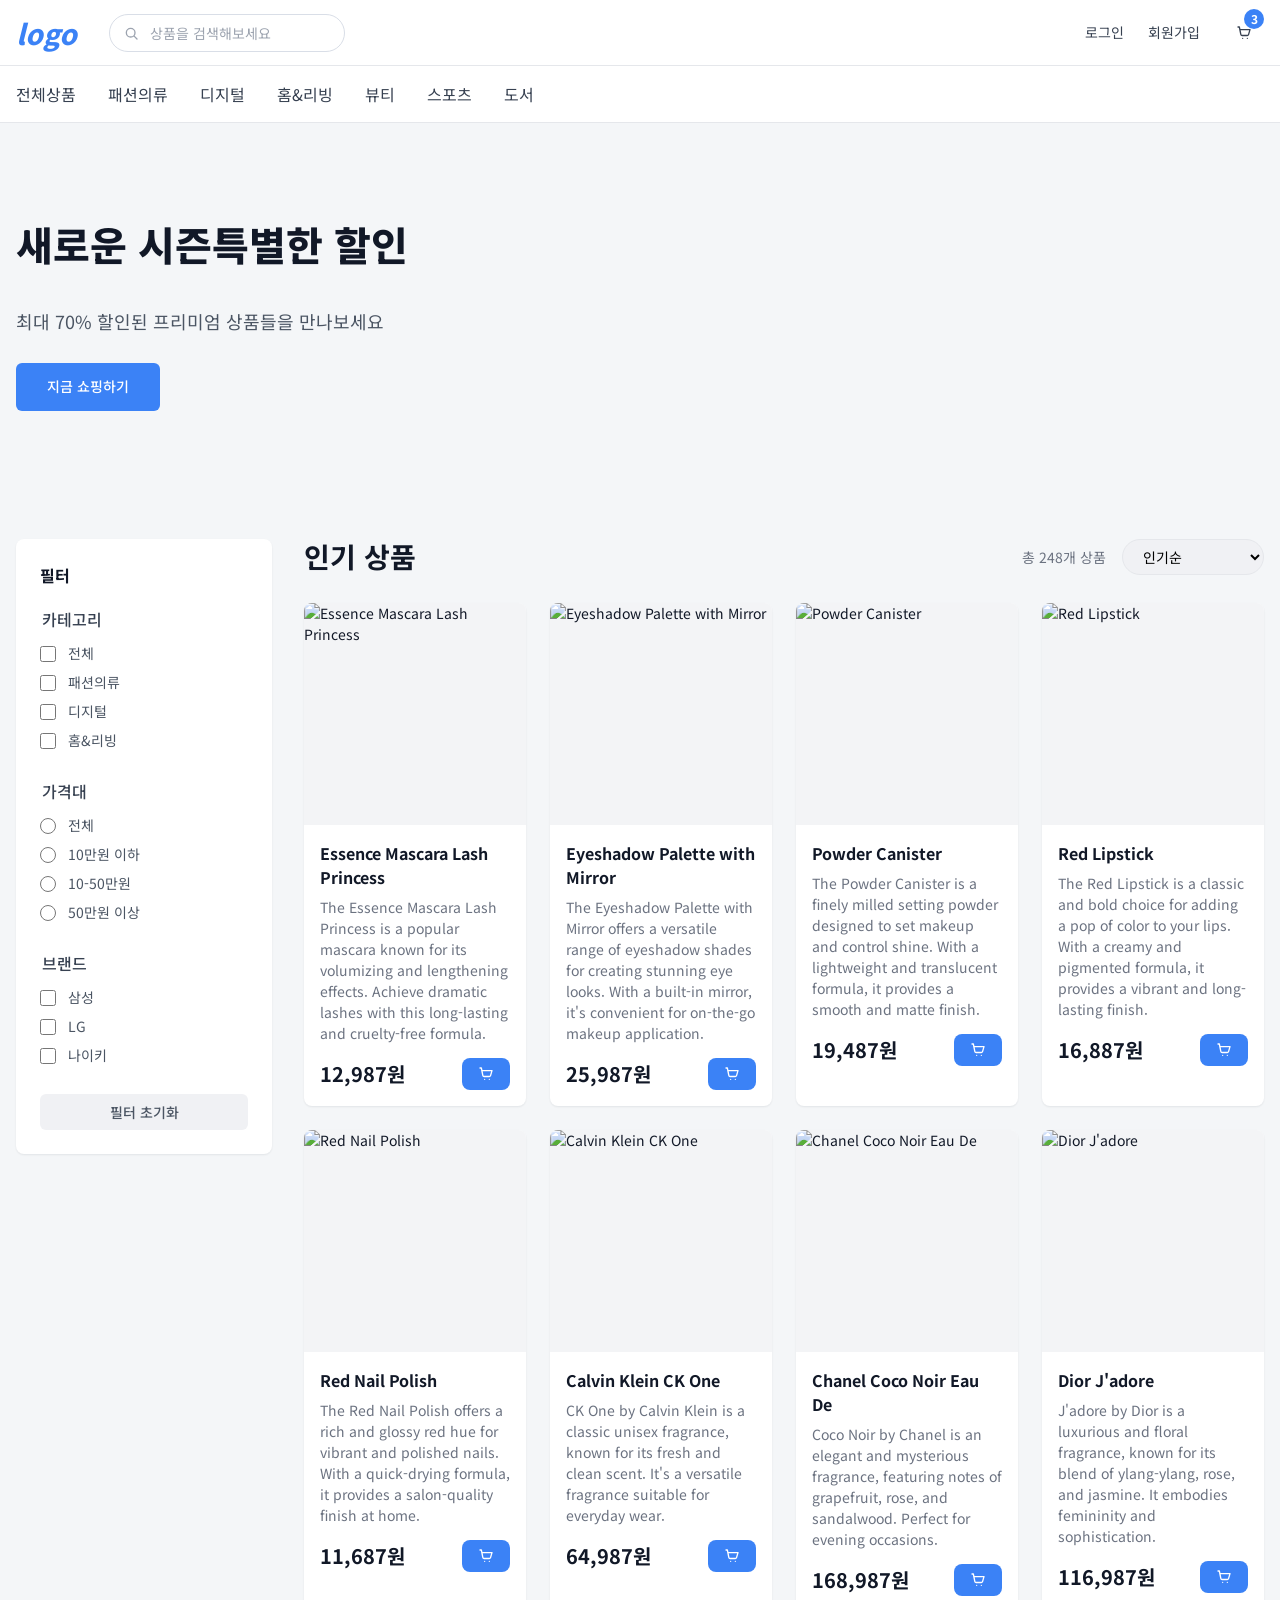
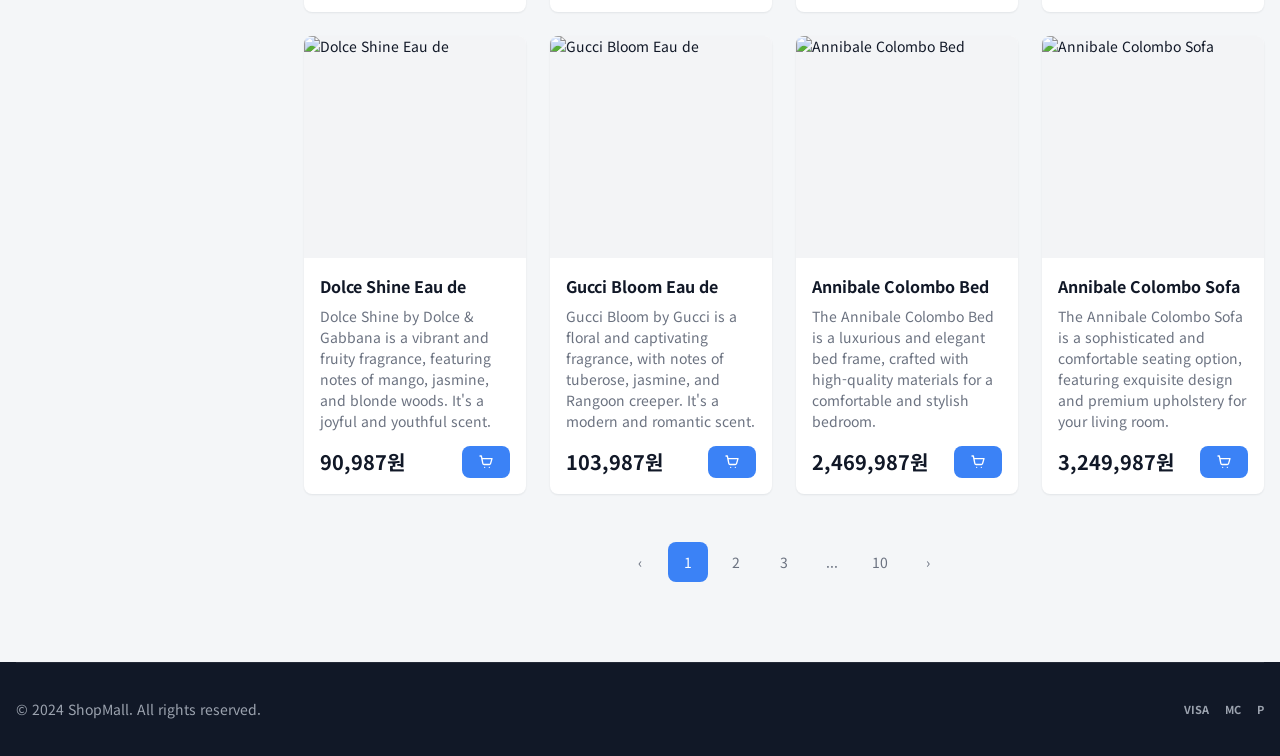
==== index.html @ af4d8626 "product-grid 추가" ====
<!doctype html>
<html lang="ko">
  <head>
    <meta charset="UTF-8" />
    <meta name="viewport" content="width=device-width, initial-scale=1.0" />
    <title>ShopMall</title>
    <link rel="preconnect" href="https://fonts.googleapis.com" />
    <link rel="preconnect" href="https://fonts.gstatic.com" crossorigin />
    <link
      href="https://fonts.googleapis.com/css2?family=Noto+Sans+KR:wght@400;500;600;700;800&display=swap"
      rel="stylesheet"
    />
    <link rel="stylesheet" href="./css/common.css" />
    <link rel="stylesheet" href="./css/index.css" />
  </head>
  <body>
    <header class="site-header">
      <div class="header-top container">
        <a href="./index.html" class="logo" aria-label="ShopMall home">logo</a>
        <form class="search-form" action="#" method="get">
          <label for="search" class="sr-only">상품 검색</label>
          <span class="search-icon" aria-hidden="true"></span>
          <input id="search" type="search" placeholder="상품을 검색해보세요" />
        </form>
        <div class="user-actions">
          <a href="#">로그인</a>
          <a href="#">회원가입</a>
          <a href="#" class="cart-button" aria-label="장바구니">
            <span class="cart-icon" aria-hidden="true"></span>
            <span class="cart-count">3</span>
          </a>
        </div>
      </div>
      <nav class="category-nav" aria-label="상품 카테고리">
        <div class="container">
          <ul>
            <li><a href="#">전체상품</a></li>
            <li><a href="#">패션의류</a></li>
            <li><a href="#">디지털</a></li>
            <li><a href="#">홈&amp;리빙</a></li>
            <li><a href="#">뷰티</a></li>
            <li><a href="#">스포츠</a></li>
            <li><a href="#">도서</a></li>
          </ul>
        </div>
      </nav>
    </header>

    <main>
      <section class="hero">
        <div class="container hero-inner">
          <h1>새로운 시즌특별한 할인</h1>
          <p>최대 70% 할인된 프리미엄 상품들을 만나보세요</p>
          <a href="#products" class="btn btn-primary">지금 쇼핑하기</a>
        </div>
      </section>

      <section class="shop-section container" id="products">
        <aside class="filter-panel" aria-label="상품 필터">
          <h2>필터</h2>
          <fieldset>
            <legend>카테고리</legend>
            <label><input type="checkbox" name="category" value="all" /> 전체</label>
            <label><input type="checkbox" name="category" value="fashion" /> 패션의류</label>
            <label><input type="checkbox" name="category" value="digital" /> 디지털</label>
            <label><input type="checkbox" name="category" value="home" /> 홈&amp;리빙</label>
          </fieldset>
          <fieldset>
            <legend>가격대</legend>
            <label><input type="radio" name="price" value="all" /> 전체</label>
            <label><input type="radio" name="price" value="low" /> 10만원 이하</label>
            <label><input type="radio" name="price" value="middle" /> 10-50만원</label>
            <label><input type="radio" name="price" value="high" /> 50만원 이상</label>
          </fieldset>
          <fieldset>
            <legend>브랜드</legend>
            <label><input type="checkbox" name="brand" value="samsung" /> 삼성</label>
            <label><input type="checkbox" name="brand" value="lg" /> LG</label>
            <label><input type="checkbox" name="brand" value="nike" /> 나이키</label>
          </fieldset>
          <button type="button" class="btn btn-muted">필터 초기화</button>
        </aside>

        <section class="products-area" aria-labelledby="products-title">
          <div class="products-header">
            <h2 id="products-title">인기 상품</h2>
            <div class="products-tools">
              <span>총 248개 상품</span>
              <label for="sort" class="sr-only">정렬</label>
              <select id="sort" name="sort">
                <option>인기순</option>
                <option>최신순</option>
                <option>낮은 가격순</option>
                <option>높은 가격순</option>
              </select>
            </div>
          </div>

          <div class="product-grid">
            <!-- <article class="product-card">
            <img src="https://images.unsplash.com/photo-1505740420928-5e560c06d30e?auto=format&fit=crop&w=500&q=80" alt="프리미엄 무선 헤드폰">
            <div class="product-info">
              <h3>프리미엄 무선 헤드폰</h3>
              <p>소니 WH-1000XM4</p>
              <div class="product-bottom">
                <strong>299,000원</strong>
                <button type="button" class="cart-add" aria-label="프리미엄 무선 헤드폰 장바구니 담기"></button>
              </div>
            </div>
          </article> -->
          </div>

          <nav class="pagination" aria-label="페이지">
            <a href="#" aria-label="이전 페이지">‹</a>
            <a href="#" class="active">1</a>
            <a href="#">2</a>
            <a href="#">3</a>
            <span>...</span>
            <a href="#">10</a>
            <a href="#" aria-label="다음 페이지">›</a>
          </nav>
        </section>
      </section>
    </main>

    <footer class="site-footer">
      <div class="footer-inner container">
        <p>© 2024 ShopMall. All rights reserved.</p>
        <ul class="payment-list" aria-label="지원 결제 수단">
          <li>visa</li>
          <li>mc</li>
          <li>p</li>
        </ul>
      </div>
    </footer>
    <script src="js/main.js"></script>
  </body>
</html>
---- css/common.css ----
:root {
  --font-base: "Noto Sans KR", system-ui, -apple-system, BlinkMacSystemFont, "Segoe UI", sans-serif;
  --color-bg: #f4f6f8;
  --color-surface: #ffffff;
  --color-text: #111827;
  --color-muted: #6b7280;
  --color-border: #e5e7eb;
  --color-form-border: #d9dee7;
  --color-link: #374151;
  --color-link-hover: #2563eb;
  --color-primary: #3b82f6;
  --color-primary-hover: #2563eb;
  --color-primary-text: #ffffff;
  --color-button-muted: #f0f1f4;
  --color-footer: #111827;
  --color-footer-text: #9ca3af;
  --shadow-card: 0 1px 2px rgba(17, 24, 39, 0.08);
  --radius-card: 8px;
  --radius-control: 12px;
  --container: 1248px;
}

* {
  box-sizing: border-box;
}

body {
  margin: 0;
  background: var(--color-bg);
  color: var(--color-text);
  font-family: var(--font-base);
  font-size: 14px;
  line-height: 1.5;
}

img {
  display: block;
  max-width: 100%;
}

a {
  color: var(--color-link);
  text-decoration: none;
}

a:hover {
  color: var(--color-link-hover);
}

button,
input,
select {
  font: inherit;
}

button {
  cursor: pointer;
}

.container {
  width: min(100% - 32px, var(--container));
  margin-inline: auto;
}

.sr-only {
  position: absolute;
  width: 1px;
  height: 1px;
  padding: 0;
  overflow: hidden;
  clip: rect(0, 0, 0, 0);
  white-space: nowrap;
  border: 0;
}

.btn {
  display: inline-flex;
  align-items: center;
  justify-content: center;
  min-height: 36px;
  padding: 0 20px;
  border: 0;
  border-radius: 6px;
  font-weight: 500;
  text-align: center;
}

.btn-primary {
  min-height: 48px;
  padding-inline: 31px;
  background: var(--color-primary);
  color: var(--color-primary-text);
}

.btn-primary:hover {
  background: var(--color-primary-hover);
  color: var(--color-primary-text);
}

.btn-muted {
  width: 100%;
  background: var(--color-button-muted);
  color: #4b5563;
}

.site-header {
  background: var(--color-surface);
  border-bottom: 1px solid var(--color-border);
}

.header-top {
  display: flex;
  align-items: center;
  gap: 32px;
  min-height: 65px;
}

.logo {
  color: var(--color-primary);
  font-size: 28px;
  font-weight: 800;
  font-style: italic;
  line-height: 1;
}

.search-form {
  position: relative;
  width: 236px;
}

.search-form input {
  width: 100%;
  height: 38px;
  padding: 0 14px 0 40px;
  border: 1px solid var(--color-form-border);
  border-radius: 19px;
  color: var(--color-text);
  outline: none;
}

.search-form input::placeholder {
  color: #9ca3af;
}

.search-form input:focus {
  border-color: var(--color-primary);
  box-shadow: 0 0 0 3px rgba(59, 130, 246, 0.16);
}

.search-icon,
.cart-icon,
.cart-add::before {
  display: inline-block;
  width: 16px;
  height: 16px;
  background: currentColor;
  content: "";
  mask: var(--icon) center / contain no-repeat;
  -webkit-mask: var(--icon) center / contain no-repeat;
}

.search-icon {
  --icon: url("data:image/svg+xml,%3Csvg xmlns='http://www.w3.org/2000/svg' fill='none' viewBox='0 0 24 24' stroke='%23000'%3E%3Cpath stroke-linecap='round' stroke-linejoin='round' stroke-width='2' d='m21 21-4.3-4.3m1.3-5.2a6.5 6.5 0 1 1-13 0 6.5 6.5 0 0 1 13 0Z'/%3E%3C/svg%3E");
  position: absolute;
  left: 14px;
  top: 50%;
  color: #9ca3af;
  transform: translateY(-50%);
}

.cart-icon,
.cart-add::before {
  --icon: url("data:image/svg+xml,%3Csvg xmlns='http://www.w3.org/2000/svg' fill='none' viewBox='0 0 24 24' stroke='%23000'%3E%3Cpath stroke-linecap='round' stroke-linejoin='round' stroke-width='2' d='M3 3h2l2.2 11.2a2 2 0 0 0 2 1.6h7.7a2 2 0 0 0 1.9-1.4L21 7H6M10 20h.01M17 20h.01'/%3E%3C/svg%3E");
}

.user-actions {
  display: flex;
  align-items: center;
  gap: 24px;
  margin-left: auto;
}

.cart-button {
  position: relative;
  display: inline-flex;
  width: 40px;
  height: 40px;
  align-items: center;
  justify-content: center;
  color: #374151;
}

.cart-count {
  position: absolute;
  top: -4px;
  right: 0;
  display: grid;
  width: 20px;
  height: 20px;
  place-items: center;
  border-radius: 50%;
  background: var(--color-primary);
  color: var(--color-primary-text);
  font-size: 12px;
  font-weight: 700;
}

.category-nav {
  border-top: 1px solid var(--color-border);
}

.category-nav ul {
  display: flex;
  gap: 32px;
  min-height: 56px;
  align-items: center;
  margin: 0;
  padding: 0;
  list-style: none;
  font-size: 16px;
}

fieldset {
  display: grid;
  gap: 8px;
  margin: 0 0 28px;
  padding: 0;
  border: 0;
}

legend {
  margin-bottom: 12px;
  color: #374151;
  font-size: 16px;
  font-weight: 500;
}

label {
  display: flex;
  align-items: center;
  gap: 12px;
  color: #4b5563;
}

input[type="checkbox"],
input[type="radio"] {
  width: 16px;
  height: 16px;
  margin: 0;
  accent-color: var(--color-primary);
}

select {
  min-width: 96px;
  height: 36px;
  padding: 0 36px 0 16px;
  border: 1px solid var(--color-border);
  border-radius: 18px;
  background: var(--color-button-muted);
}

.site-footer {
  background: var(--color-footer);
}

.footer-inner {
  display: flex;
  min-height: 94px;
  align-items: center;
  justify-content: space-between;
  border-top: 1px solid rgba(255, 255, 255, 0.08);
  color: var(--color-footer-text);
}

.footer-inner p {
  margin: 0;
}

.payment-list {
  display: flex;
  gap: 16px;
  margin: 0;
  padding: 0;
  list-style: none;
  color: var(--color-footer-text);
  font-size: 11px;
  font-weight: 700;
  text-transform: uppercase;
}

.common-preview {
  min-height: 420px;
  padding: 80px 0;
}

.common-preview h1 {
  margin: 0 0 12px;
}

.common-preview p {
  margin: 0 0 24px;
  color: var(--color-muted);
}

@media (max-width: 768px) {
  .header-top {
    flex-wrap: wrap;
    gap: 16px;
    padding: 16px 0;
  }

  .search-form {
    order: 3;
    width: 100%;
  }

  .category-nav ul {
    gap: 20px;
    overflow-x: auto;
    white-space: nowrap;
  }

}

@media (max-width: 520px) {
  .user-actions {
    gap: 14px;
    font-size: 13px;
  }

  .footer-inner {
    align-items: flex-start;
    flex-direction: column;
    justify-content: center;
    gap: 14px;
  }
}
---- css/index.css ----
.hero {
  min-height: 384px;
  background:
    linear-gradient(90deg, rgba(244, 246, 248, 0.92) 0%, rgba(244, 246, 248, 0.62) 42%, rgba(244, 246, 248, 0.18) 100%),
    url("https://images.unsplash.com/photo-1604014237800-1c9102c219da?auto=format&fit=crop&w=1800&q=80") center / cover;
}

.hero-inner {
  display: flex;
  min-height: 384px;
  flex-direction: column;
  align-items: flex-start;
  justify-content: center;
}

.hero h1 {
  max-width: 420px;
  margin: 0 0 40px;
  font-size: 40px;
  font-weight: 800;
  line-height: 1.2;
}

.hero p {
  margin: 0 0 28px;
  color: #4b5563;
  font-size: 18px;
}

.shop-section {
  display: grid;
  grid-template-columns: 256px 1fr;
  gap: 32px;
  padding: 32px 0 80px;
}

.filter-panel {
  align-self: start;
  padding: 24px;
  border-radius: var(--radius-card);
  background: var(--color-surface);
  box-shadow: var(--shadow-card);
}

.filter-panel h2 {
  margin: 0 0 20px;
  font-size: 16px;
}

.products-header {
  display: flex;
  align-items: center;
  justify-content: space-between;
  margin-bottom: 28px;
}

.products-header h2 {
  margin: 0;
  font-size: 28px;
  line-height: 1.2;
}

.products-tools {
  display: flex;
  align-items: center;
  gap: 16px;
  color: var(--color-muted);
}

.product-grid {
  display: grid;
  grid-template-columns: repeat(4, minmax(0, 1fr));
  gap: 24px;
}

.product-card {
  overflow: hidden;
  border-radius: var(--radius-card);
  background: var(--color-surface);
  box-shadow: var(--shadow-card);
}

.product-card img {
  width: 100%;
  aspect-ratio: 1;
  object-fit: cover;
  background: #f3f4f6;
}

.product-info {
  padding: 16px;
}

.product-info h3 {
  margin: 0 0 8px;
  font-size: 16px;
  font-weight: 700;
}

.product-info p {
  margin: 0 0 14px;
  color: var(--color-muted);
}

.product-bottom {
  display: flex;
  align-items: center;
  justify-content: space-between;
  gap: 12px;
}

.product-bottom strong {
  font-size: 20px;
  line-height: 1.4;
}

.cart-add {
  display: inline-flex;
  width: 48px;
  height: 32px;
  flex: 0 0 auto;
  align-items: center;
  justify-content: center;
  border: 0;
  border-radius: 8px;
  background: var(--color-primary);
  color: var(--color-primary-text);
}

.cart-add:hover {
  background: var(--color-primary-hover);
}

.pagination {
  display: flex;
  align-items: center;
  justify-content: center;
  gap: 8px;
  margin-top: 48px;
}

.pagination a,
.pagination span {
  display: grid;
  min-width: 40px;
  height: 40px;
  place-items: center;
  border-radius: 8px;
  color: #6b7280;
}

.pagination a.active {
  background: var(--color-primary);
  color: var(--color-primary-text);
}

@media (max-width: 1024px) {
  .shop-section {
    grid-template-columns: 220px 1fr;
  }

  .product-grid {
    grid-template-columns: repeat(3, minmax(0, 1fr));
  }
}

@media (max-width: 768px) {
  .hero h1 {
    font-size: 32px;
  }

  .shop-section {
    grid-template-columns: 1fr;
  }

  .product-grid {
    grid-template-columns: repeat(2, minmax(0, 1fr));
  }

  .products-header {
    align-items: flex-start;
    flex-direction: column;
    gap: 12px;
  }
}

@media (max-width: 520px) {
  .hero {
    min-height: 320px;
  }

  .hero-inner {
    min-height: 320px;
  }

  .product-grid {
    grid-template-columns: 1fr;
  }
}
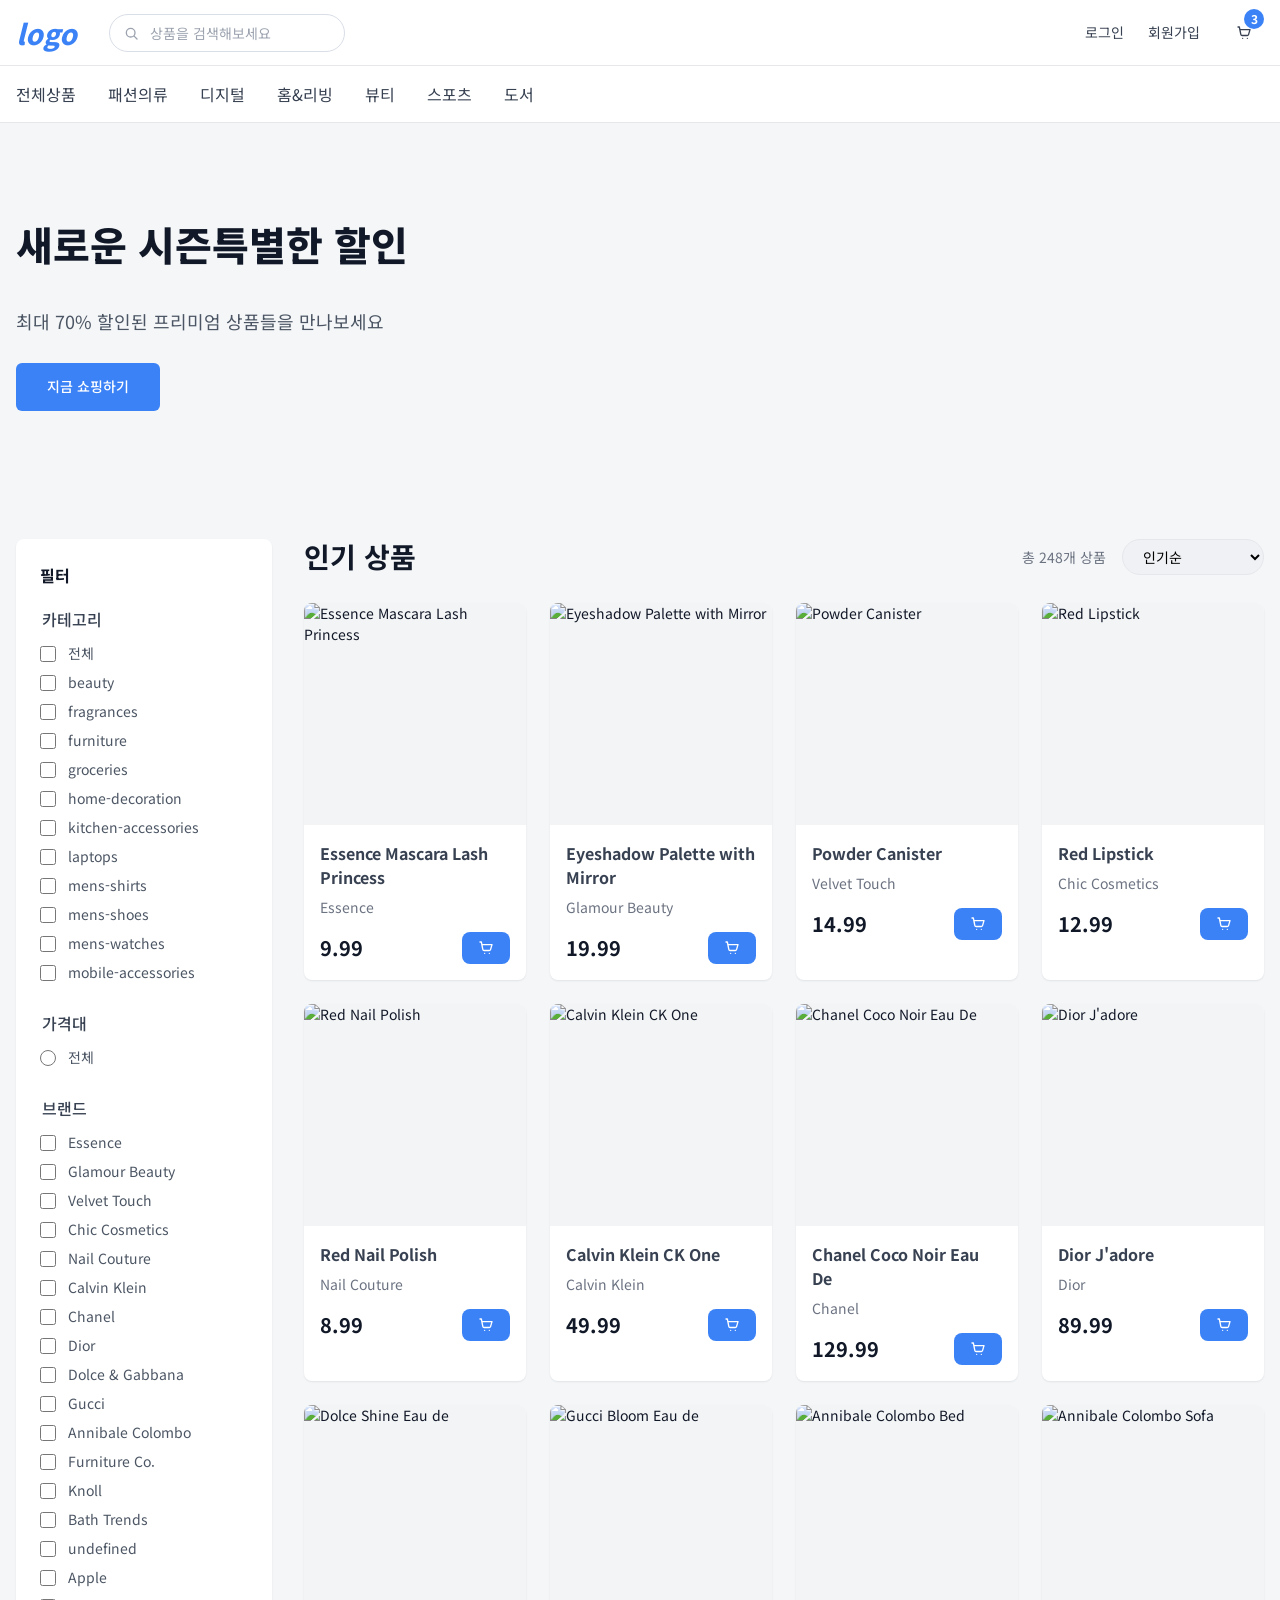
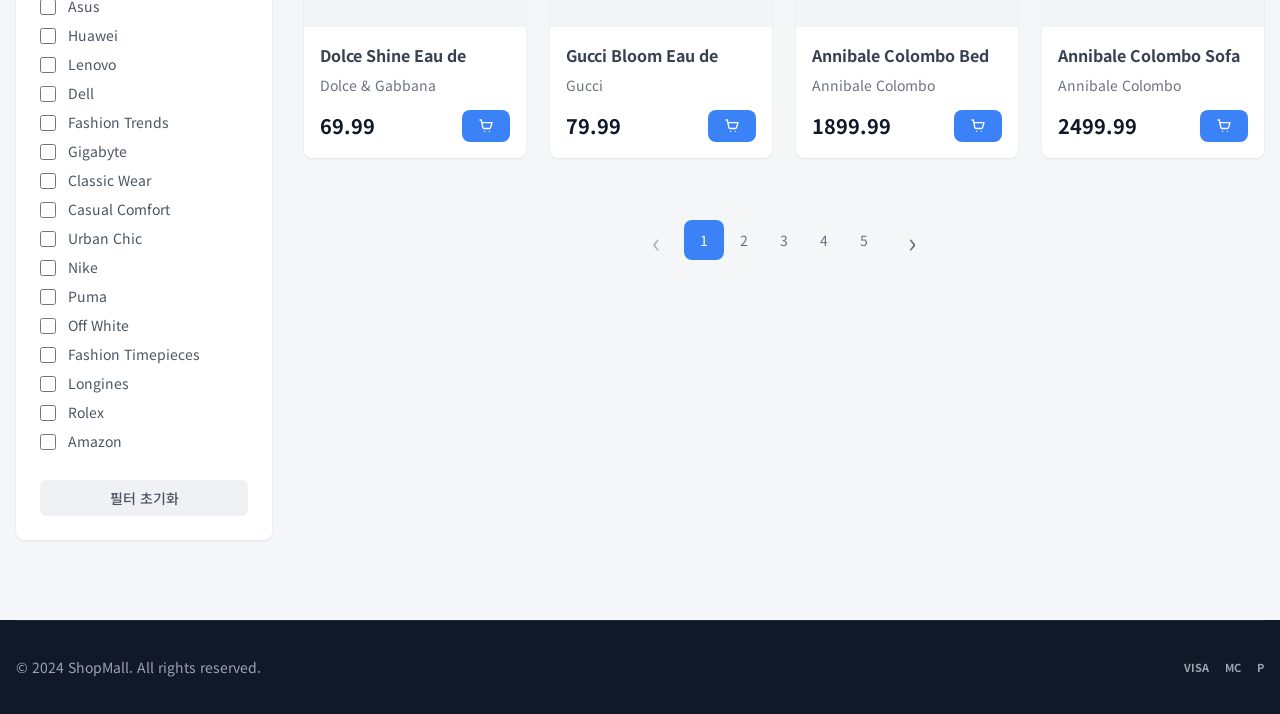
==== commit 5111d44b: "커밋" ====
--- a/index.html
+++ b/index.html
@@ -58,25 +58,19 @@
       <section class="shop-section container" id="products">
         <aside class="filter-panel" aria-label="상품 필터">
           <h2>필터</h2>
-          <fieldset>
+          <fieldset id="category-filter">
             <legend>카테고리</legend>
             <label><input type="checkbox" name="category" value="all" /> 전체</label>
-            <label><input type="checkbox" name="category" value="fashion" /> 패션의류</label>
-            <label><input type="checkbox" name="category" value="digital" /> 디지털</label>
-            <label><input type="checkbox" name="category" value="home" /> 홈&amp;리빙</label>
+            <!-- <label><input type="checkbox" name="category" value="fashion" /> 패션의류</label> -->
           </fieldset>
-          <fieldset>
+          <fieldset id="price-filter">
             <legend>가격대</legend>
             <label><input type="radio" name="price" value="all" /> 전체</label>
-            <label><input type="radio" name="price" value="low" /> 10만원 이하</label>
-            <label><input type="radio" name="price" value="middle" /> 10-50만원</label>
-            <label><input type="radio" name="price" value="high" /> 50만원 이상</label>
+            <!-- <label><input type="radio" name="price" value="low" /> 10만원 이하</label> -->
           </fieldset>
-          <fieldset>
+          <fieldset id="brand-filter">
             <legend>브랜드</legend>
-            <label><input type="checkbox" name="brand" value="samsung" /> 삼성</label>
-            <label><input type="checkbox" name="brand" value="lg" /> LG</label>
-            <label><input type="checkbox" name="brand" value="nike" /> 나이키</label>
+            <!-- <label><input type="checkbox" name="brand" value="samsung" /> 삼성</label> -->
           </fieldset>
           <button type="button" class="btn btn-muted">필터 초기화</button>
         </aside>
@@ -111,13 +105,9 @@
           </div>
 
           <nav class="pagination" aria-label="페이지">
-            <a href="#" aria-label="이전 페이지">‹</a>
-            <a href="#" class="active">1</a>
-            <a href="#">2</a>
-            <a href="#">3</a>
-            <span>...</span>
-            <a href="#">10</a>
-            <a href="#" aria-label="다음 페이지">›</a>
+            <a href="#" class="prev" aria-label="이전 페이지">‹</a>
+            <p class="pager"></p>
+            <a href="#" class="next" aria-label="다음 페이지">›</a>
           </nav>
         </section>
       </section>
--- a/css/index.css
+++ b/css/index.css
@@ -1,8 +1,14 @@
 .hero {
   min-height: 384px;
   background:
-    linear-gradient(90deg, rgba(244, 246, 248, 0.92) 0%, rgba(244, 246, 248, 0.62) 42%, rgba(244, 246, 248, 0.18) 100%),
-    url("https://images.unsplash.com/photo-1604014237800-1c9102c219da?auto=format&fit=crop&w=1800&q=80") center / cover;
+    linear-gradient(
+      90deg,
+      rgba(244, 246, 248, 0.92) 0%,
+      rgba(244, 246, 248, 0.62) 42%,
+      rgba(244, 246, 248, 0.18) 100%
+    ),
+    url("https://images.unsplash.com/photo-1604014237800-1c9102c219da?auto=format&fit=crop&w=1800&q=80")
+      center / cover;
 }
 
 .hero-inner {
@@ -141,7 +147,7 @@
 
 .pagination a,
 .pagination span {
-  display: grid;
+  display: inline-grid;
   min-width: 40px;
   height: 40px;
   place-items: center;
@@ -153,6 +159,13 @@
   background: var(--color-primary);
   color: var(--color-primary-text);
 }
+.pagination a[aria-label] {
+  font-size: 2em;
+}
+.pagination a.disabled {
+  pointer-events: none;
+  opacity: 0.5;
+}
 
 @media (max-width: 1024px) {
   .shop-section {
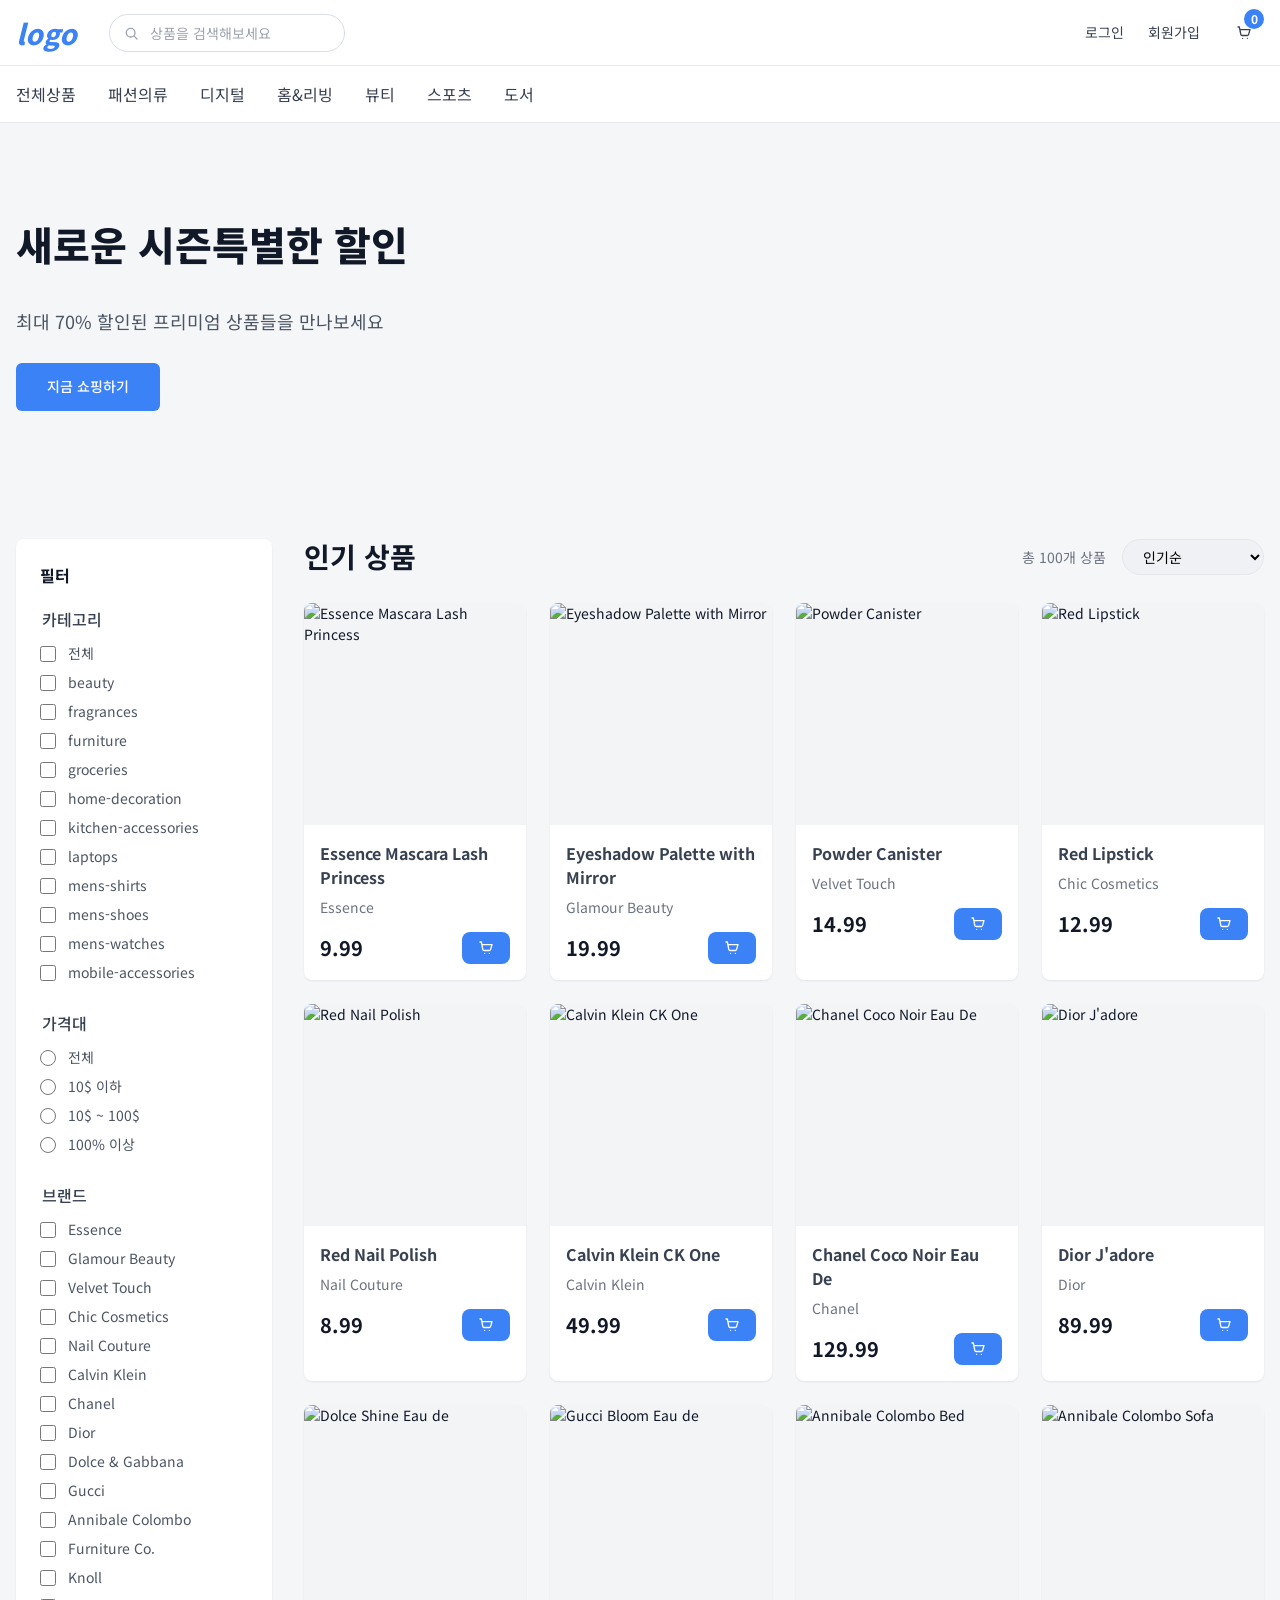
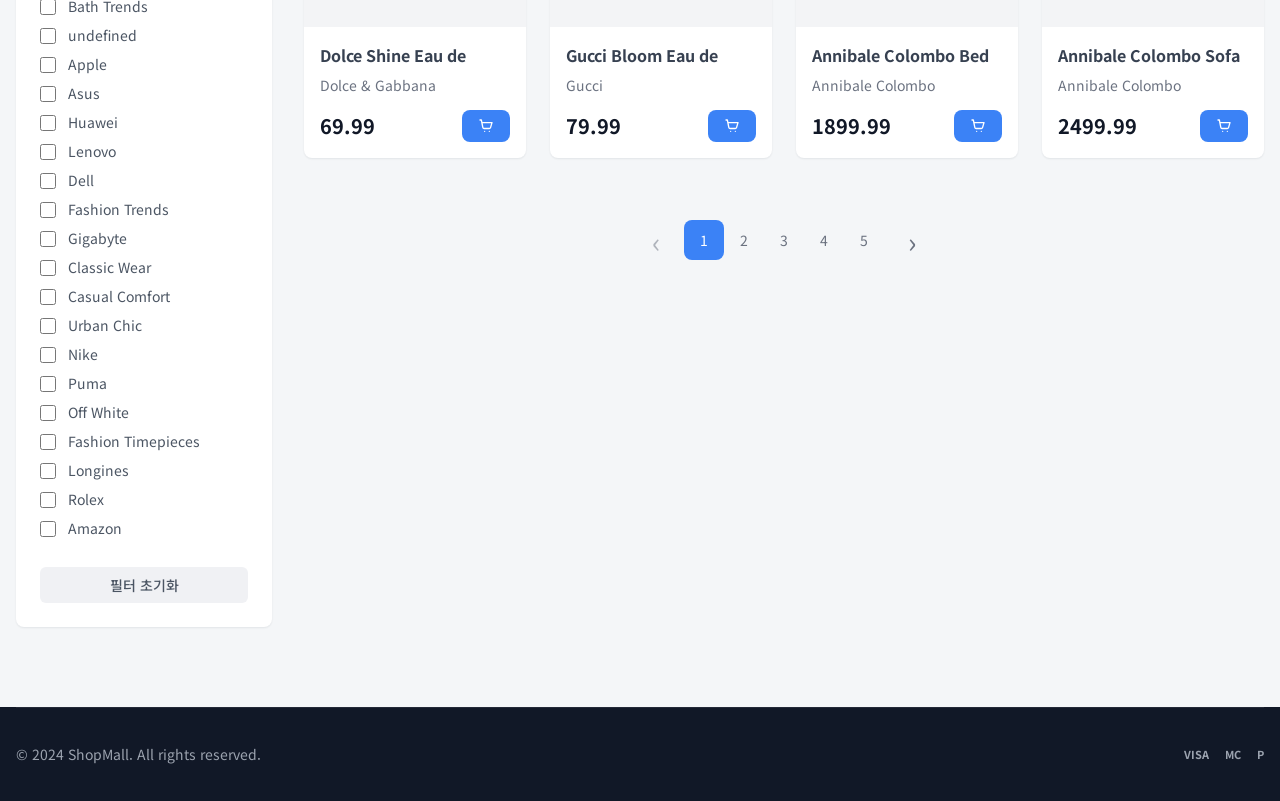
==== commit e7721aa3: "수정" ====
--- a/index.html
+++ b/index.html
@@ -25,7 +25,7 @@
         <div class="user-actions">
           <a href="#">로그인</a>
           <a href="#">회원가입</a>
-          <a href="#" class="cart-button" aria-label="장바구니">
+          <a href="cart.html" class="cart-button" aria-label="장바구니">
             <span class="cart-icon" aria-hidden="true"></span>
             <span class="cart-count">3</span>
           </a>
@@ -123,6 +123,6 @@
         </ul>
       </div>
     </footer>
-    <script src="js/main.js"></script>
+    <script type="module" src="js/main.js"></script>
   </body>
 </html>
